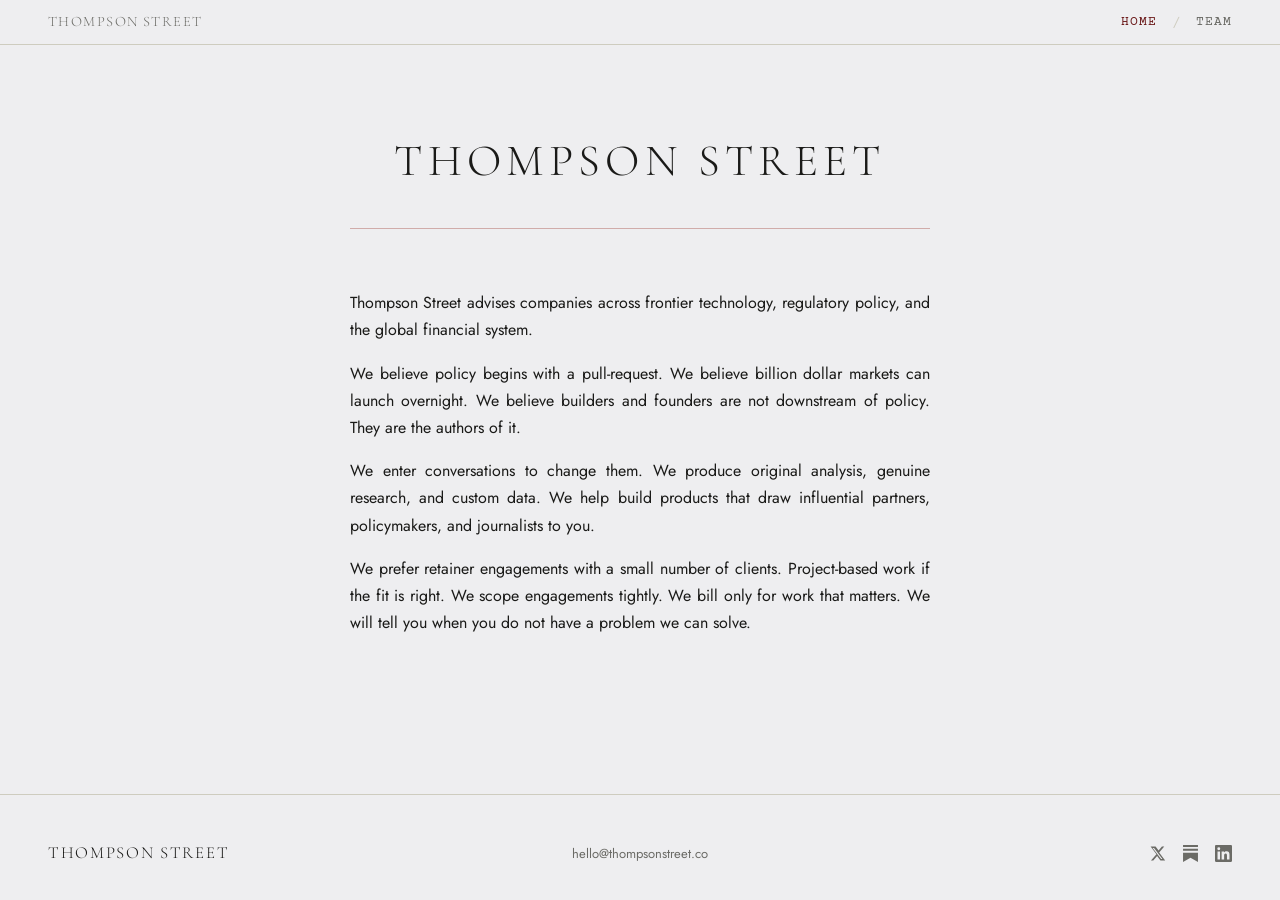
==== index.html @ 3a23683e "Initial commit: Thompson Street website Static site (HTML/CSS/JS) deployed to Vercel.  Pages: - inde" ====
<!DOCTYPE html>
<html lang="en">
<head>
  <meta charset="UTF-8">
  <meta name="viewport" content="width=device-width, initial-scale=1.0">
  <title>Thompson Street</title>
  <meta name="description" content="Thompson Street is a specialist advisory firm for frontier technology companies navigating policy, regulation, and traditional finance.">
  <link rel="preconnect" href="https://fonts.googleapis.com">
  <link rel="preconnect" href="https://fonts.gstatic.com" crossorigin>
  <link href="https://fonts.googleapis.com/css2?family=Jost:ital,wght@0,300;0,400;0,500;0,600;1,400&family=Cormorant+Garamond:ital,wght@0,300;0,400;0,600;1,300;1,400&family=Courier+Prime:ital,wght@0,400;0,700;1,400&display=swap" rel="stylesheet">
  <link rel="stylesheet" href="styles/main.css">
</head>
<body>

  <div class="bg-watermark" aria-hidden="true"></div>

  <nav class="site-nav" role="navigation" aria-label="Main navigation">
    <div class="grid-container">
      <div class="nav-inner">
        <span class="nav-wordmark">Thompson Street</span>
        <div class="nav-links">
          <a href="index.html"    class="nav-link active">Home</a>
          <span class="nav-sep" aria-hidden="true">/</span>
          <a href="team.html"     class="nav-link">Team</a>
          <!-- HIDDEN: Writings link — not ready for public viewing
          <span class="nav-sep" aria-hidden="true">/</span>
          <a href="writings.html" class="nav-link">Writings</a>
          -->

        </div>
      </div>
    </div>
  </nav>

  <header class="site-header">
    <div class="grid-container">
      <div class="header-inner">
        <div class="header-mark" aria-hidden="true"></div>
        <h1 class="firm-name">Thompson Street</h1>
      </div>
    </div>
  </header>

  <div class="grid-container" role="presentation">
    <div class="section-rule section-rule--full" aria-hidden="true"></div>
  </div>

  <section class="section" id="who-we-are">
    <div class="grid-container">
      <div class="section-label">
        <span class="label-text">Who we are</span>
      </div>
      <div class="section-body">
        <p>Thompson Street advises companies across frontier technology, regulatory policy, and the global financial system.</p>
        <p>We believe policy begins with a pull-request. We believe billion dollar markets can launch overnight. We believe builders and founders are not downstream of policy. They are the authors of it.</p>
        <p>We enter conversations to change them. We produce original analysis, genuine research, and custom data. We help build products that draw influential partners, policymakers, and journalists to you.</p>
        <p>We prefer retainer engagements with a small number of clients. Project-based work if the fit is right. We scope engagements tightly. We bill only for work that matters. We will tell you when you do not have a problem we can solve.</p>
      </div>
    </div>
  </section>

  <!-- HIDDEN: Selected work section — keep in source, not ready for public viewing
  <div class="grid-container" role="presentation">
    <div class="section-rule" aria-hidden="true"></div>
  </div>

  <section class="section" id="selected-work">
    <div class="grid-container">
      <div class="section-label">
        <span class="label-text">Selected work</span>
      </div>
      <div class="section-body">
        <ul class="work-list">
          <li class="work-item">
            <span class="work-title">Federal Reserve Account Access Policy</span>
            <span class="work-desc">Advised several fintech and payments companies on FRB master account applications and engagement strategy with the Board of Governors.</span>
          </li>
          <li class="work-item">
            <span class="work-title">Stablecoin Regulatory Framework</span>
            <span class="work-desc">Drafted comment letters and policy positioning for a major stablecoin network in response to proposed federal legislation.</span>
          </li>
          <li class="work-item">
            <span class="work-title">Crypto Market Structure Orientation</span>
            <span class="work-desc">Produced a comprehensive orientation series for a traditional asset manager entering the digital assets space — covering infrastructure, key firms, and regulatory exposure.</span>
          </li>
          <li class="work-item">
            <span class="work-title">Securities Market Structure Research</span>
            <span class="work-desc">Ongoing research and advisory work for a quantitative trading firm on evolving equity and crypto market microstructure issues.</span>
          </li>
        </ul>
      </div>
    </div>
  </section>
  -->


  <footer class="site-footer">
    <div class="grid-container footer-main-row">
      <div class="footer-identity">
        <span class="footer-name">Thompson Street</span>
      </div>
      <div class="footer-contact">
        <a href="mailto:hello@thompsonstreet.co" class="footer-email">hello@thompsonstreet.co</a>
      </div>
      <div class="footer-social">
        <a href="https://x.com/thompsonstreetco" target="_blank" rel="noopener noreferrer"
           class="social-link" aria-label="Thompson Street on X">
          <svg width="17" height="17" viewBox="0 0 24 24" aria-hidden="true">
            <path d="M18.244 2.25h3.308l-7.227 8.26 8.502 11.24H16.17l-4.714-6.231-5.401 6.231H2.744l7.737-8.835L2.25 2.25h7.02l4.262 5.636 4.712-5.636zm-1.161 17.52h1.833L7.084 4.126H5.117z"
                  fill="currentColor"/>
          </svg>
        </a>
        <a href="https://thompsonstreet.substack.com" target="_blank" rel="noopener noreferrer"
           class="social-link" aria-label="Thompson Street on Substack">
          <svg width="17" height="17" viewBox="0 0 24 24" aria-hidden="true">
            <path d="M22.539 8.242H1.46V5.406h21.08v2.836zM1.46 10.812V24L12 18.11 22.54 24V10.812H1.46zM22.54 0H1.46v2.836h21.08V0z"
                  fill="currentColor"/>
          </svg>
        </a>
        <a href="https://linkedin.com/company/thompsonstreetco" target="_blank" rel="noopener noreferrer"
           class="social-link" aria-label="Thompson Street on LinkedIn">
          <svg width="17" height="17" viewBox="0 0 24 24" aria-hidden="true">
            <path d="M20.447 20.452h-3.554v-5.569c0-1.328-.027-3.037-1.852-3.037-1.853 0-2.136 1.445-2.136 2.939v5.667H9.351V9h3.414v1.561h.046c.477-.9 1.637-1.85 3.37-1.85 3.601 0 4.267 2.37 4.267 5.455v6.286zM5.337 7.433a2.062 2.062 0 01-2.063-2.065 2.064 2.064 0 112.063 2.065zm1.782 13.019H3.555V9h3.564v11.452zM22.225 0H1.771C.792 0 0 .774 0 1.729v20.542C0 23.227.792 24 1.771 24h20.451C23.2 24 24 23.227 24 22.271V1.729C24 .774 23.2 0 22.222 0h.003z"
                  fill="currentColor"/>
          </svg>
        </a>
      </div>
    </div>
  </footer>

  <script src="scripts/main.js"></script>
</body>
</html>
---- styles/main.css ----
:root {
  /* ── Colors ── */
  --color-bg:            #EEEEF0;
  --color-ink:           #1A1A18;
  --color-oxblood:       #6B1A1A;
  --color-ink-muted:     #6B6B66;
  --color-ink-faint:     #CECCBF;
  --color-card-bg:       #FAF9F7;
  --color-oxblood-muted: #C4918E;
  /* ── Fonts ── */
  --font-serif: 'Cormorant Garamond', Georgia, serif;
  --font-sans:  'Jost', Helvetica, sans-serif;
  --font-mono:  'Courier Prime', 'Courier New', monospace;
  /* ── Type scale ── */
  --text-firm:   2.8rem;
  --text-h1:     2rem;
  --text-h2:     1.25rem;
  --text-body:   1rem;
  --text-small:  0.8125rem;
  --text-mono:   0.875rem;
  --text-nav:    0.8125rem;
  /* ── Spacing: 8px base unit — tightened ── */
  --sp-1:   4px;
  --sp-2:  10px;
  --sp-3:  16px;
  --sp-4:  24px;
  --sp-5:  32px;
  --sp-6:  44px;
  --sp-7:  60px;
  --sp-8:  80px;
  /* ── Grid ── */
  --grid-gutter:    24px;
  --grid-margin:    48px;
  --grid-margin-sm: 20px;
  --max-width:    1280px;
}

/* ── Reset & Base ── */
*, *::before, *::after {
  box-sizing: border-box;
  margin: 0;
  padding: 0;
}
html {
  font-size: 16px;
  scroll-behavior: smooth;
}
body {
  background-color: var(--color-bg);
  color: var(--color-ink);
  font-family: var(--font-sans);
  font-size: var(--text-body);
  line-height: 1.7;
  -webkit-font-smoothing: antialiased;
  -moz-osx-font-smoothing: grayscale;
  min-height: 100vh;
  overflow-x: hidden;
  display: flex;
  flex-direction: column;
}
.site-footer {
  margin-top: auto;
}
a {
  color: var(--color-ink);
  text-decoration: none;
  transition: color 0.18s ease;
}
a:hover { color: var(--color-oxblood); }
img, svg { display: block; max-width: 100%; }
ul, ol   { list-style: none; }

/* ── Grid Container ── */
.grid-container {
  display: grid;
  grid-template-columns: repeat(12, 1fr);
  column-gap: var(--grid-gutter);
  max-width: var(--max-width);
  margin-inline: auto;
  padding-inline: var(--grid-margin);
  width: 100%;
}
@media (max-width: 768px) {
  .grid-container {
    grid-template-columns: repeat(8, 1fr);
  }
}
@media (max-width: 640px) {
  .grid-container {
    grid-template-columns: repeat(4, 1fr);
    column-gap: 16px;
    padding-inline: var(--grid-margin-sm);
  }
}

/* ── Background Watermark ── */
.bg-watermark {
  position: fixed;
  top: 50%;
  left: 50%;
  transform: translate(-50%, -50%);
  opacity: 0;
  pointer-events: none;
  z-index: 0;
  width: 400px;
}
.bg-watermark svg {
  width: 100%;
  height: auto;
}

/* ── Navigation ── */
.site-nav {
  position: sticky;
  top: 0;
  z-index: 100;
  background-color: var(--color-bg);
  border-bottom: 1px solid var(--color-ink-faint);
  padding-block: var(--sp-2);
}
.nav-inner {
  grid-column: 1 / -1;
  display: flex;
  align-items: center;
  justify-content: space-between;
}
.nav-wordmark {
  font-family: var(--font-serif);
  font-size: 0.9rem;
  font-weight: 300;
  color: var(--color-ink-muted);
  letter-spacing: 0.1em;
  text-transform: uppercase;
}
.nav-links {
  display: flex;
  align-items: center;
  gap: var(--sp-3);
}
.nav-link {
  font-family: var(--font-mono);
  font-size: var(--text-nav);
  font-weight: 400;
  text-transform: uppercase;
  letter-spacing: 0.08em;
  color: var(--color-ink-muted);
  text-decoration: none;
  transition: color 0.18s ease;
}
.nav-link:hover  { color: var(--color-ink); }
.nav-link.active { color: var(--color-oxblood); }
.nav-sep {
  font-family: var(--font-sans);
  font-size: var(--text-nav);
  color: var(--color-ink-faint);
  user-select: none;
}

/* ── Site Header ── */
.site-header {
  padding-block: var(--sp-8) var(--sp-6);
  text-align: center;
  position: relative;
  z-index: 1;
}
.header-inner {
  grid-column: 4 / 10;
  display: flex;
  flex-direction: column;
  align-items: center;
  gap: var(--sp-2);
}
.header-mark {
  margin-bottom: var(--sp-1);
  opacity: 0;
}
.firm-name {
  font-family: var(--font-serif);
  font-size: var(--text-firm);
  font-weight: 300;
  color: var(--color-ink);
  letter-spacing: 0.12em;
  line-height: 1.0;
  margin: 0;
  text-transform: uppercase;
}
.firm-tagline {
  font-family: var(--font-mono);
  font-size: 0.75rem;
  color: var(--color-ink-muted);
  letter-spacing: 0.04em;
  line-height: 1.6;
  margin: 0;
}
@media (max-width: 768px) {
  .header-inner { grid-column: 2 / 8; }
  .site-header  { padding-block: var(--sp-7) var(--sp-5); }
}
@media (max-width: 640px) {
  .header-inner { grid-column: 1 / -1; }
  .site-header  { padding-block: var(--sp-6) var(--sp-5); }
}

/* ── Section Rule ── */
.section-rule {
  grid-column: 4 / 10;
  border: none;
  width: 40px;
  height: 1px;
  background-color: var(--color-oxblood-muted);
  opacity: 0.7;
  margin: 0;
  justify-self: center;
}
.section-rule--full {
  grid-column: 4 / 10;
  width: 100%;
  justify-self: stretch;
}
@media (max-width: 768px) {
  .section-rule {
    grid-column: 1 / -1;
    justify-self: center;
  }
  .section-rule--full {
    grid-column: 1 / -1;
    justify-self: stretch;
  }
}

/* ── Section Shell ── */
.section {
  padding-block: var(--sp-7);
  position: relative;
  z-index: 1;
}
.section-label {
  display: none;
}
.section-body {
  grid-column: 4 / 10;
}
@media (max-width: 768px) {
  .section-body { grid-column: 1 / -1; }
}
.label-text {
  font-family: var(--font-mono);
  font-size: var(--text-small);
  color: var(--color-ink-muted);
  text-transform: lowercase;
  letter-spacing: 0.06em;
  display: block;
}
.label-annotation {
  font-family: var(--font-mono);
  font-size: var(--text-small);
  font-style: italic;
  color: var(--color-oxblood);
  letter-spacing: 0.03em;
  display: block;
  line-height: 1.4;
}
.section-body p {
  font-family: var(--font-sans);
  font-size: var(--text-body);
  line-height: 1.7;
  color: var(--color-ink);
  margin-bottom: var(--sp-3);
  text-align: justify;
}
.section-body p:last-child { margin-bottom: 0; }
.section-body p:first-of-type {
  border-left: none;
  padding-left: 0;
}

/* ── Team Grid ── */
.team-grid {
  display: grid;
  grid-template-columns: repeat(3, 1fr);
  gap: var(--sp-4);
  margin-top: var(--sp-5);
}
@media (max-width: 768px) {
  .team-grid { grid-template-columns: repeat(3, 1fr); }
}
@media (max-width: 640px) {
  .team-grid {
    grid-template-columns: repeat(2, 1fr);
    gap: var(--sp-4) var(--sp-3);
  }
  .team-card {
    flex-direction: row;
    align-items: center;
    gap: var(--sp-3);
    padding: 0;
  }
  .team-card-photo {
    margin-bottom: 0;
    flex-shrink: 0;
  }
}
.team-card {
  display: flex;
  flex-direction: column;
  align-items: center;
  text-align: center;
  gap: var(--sp-1);
  padding: 0;
}
.team-card-photo {
  width: 48px;
  height: 48px;
  border-radius: 50%;
  object-fit: cover;
  margin-bottom: var(--sp-2);
}
.team-name {
  font-family: var(--font-sans);
  font-size: var(--text-body);
  font-weight: 500;
  color: var(--color-ink);
  letter-spacing: 0.01em;
}
.team-role {
  font-family: var(--font-mono);
  font-size: 0.75rem;
  color: var(--color-oxblood);
  letter-spacing: 0.06em;
  text-transform: lowercase;
}
.team-card-bio {
  font-family: var(--font-sans);
  font-size: var(--text-small);
  color: var(--color-ink-muted);
  line-height: 1.6;
  margin-top: var(--sp-2);
}
.team-bio {
  font-family: var(--font-sans);
  font-size: var(--text-body);
  line-height: 1.7;
  color: var(--color-ink);
  margin: 0;
  margin-top: var(--sp-4);
}

/* ── Section label hover ── */
.label-text,
.label-annotation {
  transition: color 0.3s ease;
}
.section-label:hover .label-text,
.section-label:hover .label-annotation {
  color: var(--color-ink);
}


/* ── Work List ── */
.work-item {
  padding-block: var(--sp-3);
  display: flex;
  flex-direction: column;
  gap: var(--sp-1);
}
.work-title {
  font-family: var(--font-sans);
  font-size: var(--text-body);
  font-weight: 600;
  color: var(--color-ink);
}
.work-desc {
  font-family: var(--font-sans);
  font-size: var(--text-small);
  color: var(--color-ink-muted);
  line-height: 1.6;
}

/* ── Footer ── */
.site-footer {
  border-top: 1px solid var(--color-ink-faint);
  padding-top: var(--sp-6);
  padding-bottom: var(--sp-5);
  position: relative;
  z-index: 1;
}
.footer-main-row { align-items: center; }
.footer-identity {
  grid-column: 1 / 5;
  display: flex;
  flex-direction: column;
  gap: var(--sp-1);
}
.footer-name {
  font-family: var(--font-serif);
  font-size: 1.05rem;
  font-weight: 300;
  color: var(--color-ink);
  letter-spacing: 0.1em;
  text-transform: uppercase;
}
.footer-contact {
  grid-column: 5 / 9;
  display: flex;
  flex-direction: column;
  gap: var(--sp-1);
  align-items: center;
  text-align: center;
}
.footer-email {
  font-family: var(--font-sans);
  font-size: var(--text-small);
  color: var(--color-ink-muted);
  transition: color 0.18s ease;
}
.footer-email:hover { color: var(--color-oxblood); }
.footer-location {
  font-family: var(--font-mono);
  font-size: 0.75rem;
  color: var(--color-ink-muted);
  letter-spacing: 0.04em;
}
.footer-social {
  grid-column: 9 / 13;
  display: flex;
  align-items: flex-start;
  justify-content: flex-end;
  gap: var(--sp-3);
}
.social-link {
  color: var(--color-ink-muted);
  display: flex;
  align-items: center;
  line-height: 1;
  transition: color 0.18s ease;
}
.social-link:hover { color: var(--color-oxblood); }
.footer-bottom-row {
  margin-top: var(--sp-5);
  padding-top: var(--sp-3);
  border-top: 1px solid var(--color-ink-faint);
}
.footer-bottom {
  grid-column: 1 / -1;
  display: flex;
  align-items: center;
  justify-content: space-between;
}
.footer-copy {
  font-family: var(--font-mono);
  font-size: 0.75rem;
  color: var(--color-ink-muted);
  letter-spacing: 0.04em;
}
.footer-nav-links {
  display: flex;
  align-items: center;
  gap: var(--sp-2);
}
.footer-nav-link {
  font-family: var(--font-sans);
  font-size: var(--text-nav);
  font-weight: 500;
  text-transform: uppercase;
  letter-spacing: 0.12em;
  color: var(--color-ink-muted);
  transition: color 0.18s ease;
}
.footer-nav-link:hover { color: var(--color-oxblood); }
.footer-sep {
  font-family: var(--font-mono);
  font-size: 0.75rem;
  color: var(--color-ink-faint);
}
@media (max-width: 768px) {
  .footer-identity,
  .footer-contact  { grid-column: 1 / 5; }
  .footer-social   { grid-column: 5 / -1; justify-content: flex-end; }
}
@media (max-width: 640px) {
  .footer-identity { grid-column: 1 / -1; margin-bottom: var(--sp-4); align-items: flex-start; text-align: left; }
  .footer-contact  { grid-column: 1 / -1; margin-bottom: var(--sp-4); align-items: flex-start; text-align: left; }
  .footer-social   { grid-column: 1 / -1; justify-content: flex-start; }
}

/* ── Writings Header ── */
.writings-header {
  padding-block: var(--sp-7) var(--sp-5);
  border-bottom: 1px solid var(--color-ink-faint);
  position: relative;
  z-index: 1;
}
.writings-header-inner {
  grid-column: 1 / -1;
  display: flex;
  flex-direction: column;
  gap: var(--sp-2);
}
.writings-title {
  font-family: var(--font-serif);
  font-size: var(--text-h1);
  font-weight: 400;
  color: var(--color-ink);
  letter-spacing: 0.01em;
  line-height: 1.15;
}
.writings-subtitle {
  font-family: var(--font-mono);
  font-size: var(--text-mono);
  color: var(--color-ink-muted);
  letter-spacing: 0.04em;
}

/* ── Filter Bar ── */
.writings-filters-bar {
  padding-block: var(--sp-3);
  border-bottom: 1px solid var(--color-ink-faint);
  position: relative;
  z-index: 1;
}
.filters-inner {
  grid-column: 1 / -1;
  display: flex;
  align-items: center;
  gap: var(--sp-2);
  flex-wrap: wrap;
}
.filter-btn {
  font-family: var(--font-mono);
  font-size: var(--text-mono);
  color: var(--color-ink-muted);
  background: transparent;
  border: 1px solid var(--color-ink-faint);
  padding: 5px 16px;
  cursor: pointer;
  letter-spacing: 0.05em;
  border-radius: 2px;
  line-height: 1.5;
  transition: color 0.15s ease, border-color 0.15s ease, background-color 0.15s ease;
}
.filter-btn:hover {
  border-color: var(--color-ink-muted);
  color: var(--color-ink);
}
.filter-btn.active {
  background-color: var(--color-ink);
  color: var(--color-bg);
  border-color: var(--color-ink);
}

/* ── Writings Grid ── */
.writings-grid-section {
  padding-block: var(--sp-6) var(--sp-8);
  position: relative;
  z-index: 1;
}
.writings-grid {
  grid-column: 1 / -1;
  display: grid;
  grid-template-columns: repeat(3, 1fr);
  gap: var(--sp-4);
}
@media (max-width: 1024px) {
  .writings-grid { grid-template-columns: repeat(2, 1fr); }
}
@media (max-width: 640px) {
  .writings-grid {
    grid-template-columns: 1fr;
    gap: var(--sp-3);
  }
  .writings-grid-section { padding-block: var(--sp-5) var(--sp-7); }
}
.writing-card {
  background-color: var(--color-card-bg);
  border: 1px solid var(--color-ink-faint);
  padding: var(--sp-4);
  display: flex;
  flex-direction: column;
  gap: var(--sp-2);
  transition: border-color 0.18s ease;
}
.writing-card:hover { border-color: var(--color-ink-muted); }
.card-meta {
  display: flex;
  align-items: center;
  justify-content: space-between;
}
.card-tag {
  font-family: var(--font-mono);
  font-size: 0.75rem;
  color: var(--color-oxblood);
  text-transform: uppercase;
  letter-spacing: 0.1em;
}
.card-date {
  font-family: var(--font-mono);
  font-size: 0.75rem;
  color: var(--color-ink-muted);
  letter-spacing: 0.04em;
}
.card-title {
  font-family: var(--font-serif);
  font-size: 1.2rem;
  font-weight: 400;
  color: var(--color-ink);
  line-height: 1.3;
  flex-grow: 1;
}
.card-excerpt {
  font-family: var(--font-sans);
  font-size: var(--text-small);
  color: var(--color-ink-muted);
  line-height: 1.6;
  flex-grow: 2;
}
.card-read-link {
  font-family: var(--font-sans);
  font-size: var(--text-small);
  font-weight: 500;
  color: var(--color-ink);
  text-transform: uppercase;
  letter-spacing: 0.1em;
  margin-top: var(--sp-2);
  align-self: flex-start;
  transition: color 0.18s ease;
}
.card-read-link:hover { color: var(--color-oxblood); }

/* ── TEAM PAGE ── */

.team-main {
  position: relative;
  z-index: 1;
  padding-bottom: var(--sp-6);
}

.team-rule {
  grid-column: 4 / 10;
  width: 40px;
  height: 1px;
  background-color: var(--color-oxblood);
  opacity: 0.6;
  justify-self: center;
  margin: 0;
}

@media (max-width: 1024px) {
  .team-rule { grid-column: 1 / -1; }
}

.team-member {
  padding-block: var(--sp-6);
  position: relative;
  z-index: 1;
}

/* Bio column: same column as homepage body text */
.team-member-bio {
  grid-column: 4 / 10;
}

/* Clearfix so container wraps the float */
.team-member-bio::after {
  content: '';
  display: table;
  clear: both;
}

/* Photo floats left inside the bio column */
.team-member-photo {
  float: left;
  width: 200px;
  height: 200px;
  object-fit: cover;
  object-position: center top;
  margin-right: var(--sp-4);
  margin-bottom: var(--sp-3);
  display: block;
  flex-shrink: 0;
}

/* Name and title sit to the right of the photo */
.team-member-identity {
  display: flex;
  flex-direction: column;
  gap: var(--sp-1);
  padding-top: 4px;
  margin-bottom: var(--sp-3);
}

.team-member-name {
  font-family: var(--font-serif);
  font-size: var(--text-h2);
  font-weight: 400;
  color: var(--color-ink);
  letter-spacing: 0.01em;
  line-height: 1.15;
  margin: 0;
}

.team-member-role {
  font-family: var(--font-mono);
  font-size: 0.75rem;
  color: var(--color-oxblood);
  letter-spacing: 0.06em;
  text-transform: lowercase;
}

.team-member-bio p {
  font-family: var(--font-sans);
  font-size: var(--text-body);
  line-height: 1.7;
  color: var(--color-ink);
  margin-bottom: var(--sp-3);
  text-align: justify;
}

.team-member-bio p:last-child {
  margin-bottom: 0;
}

@media (max-width: 1024px) {
  .team-member-bio { grid-column: 1 / -1; }

  .team-member-photo {
    width: 160px;
    height: 160px;
    margin-right: var(--sp-3);
  }
}

@media (max-width: 640px) {
  .team-member { padding-block: var(--sp-5); }

  .team-member-photo {
    width: 120px;
    height: 120px;
    margin-right: var(--sp-3);
    margin-bottom: var(--sp-3);
  }
}
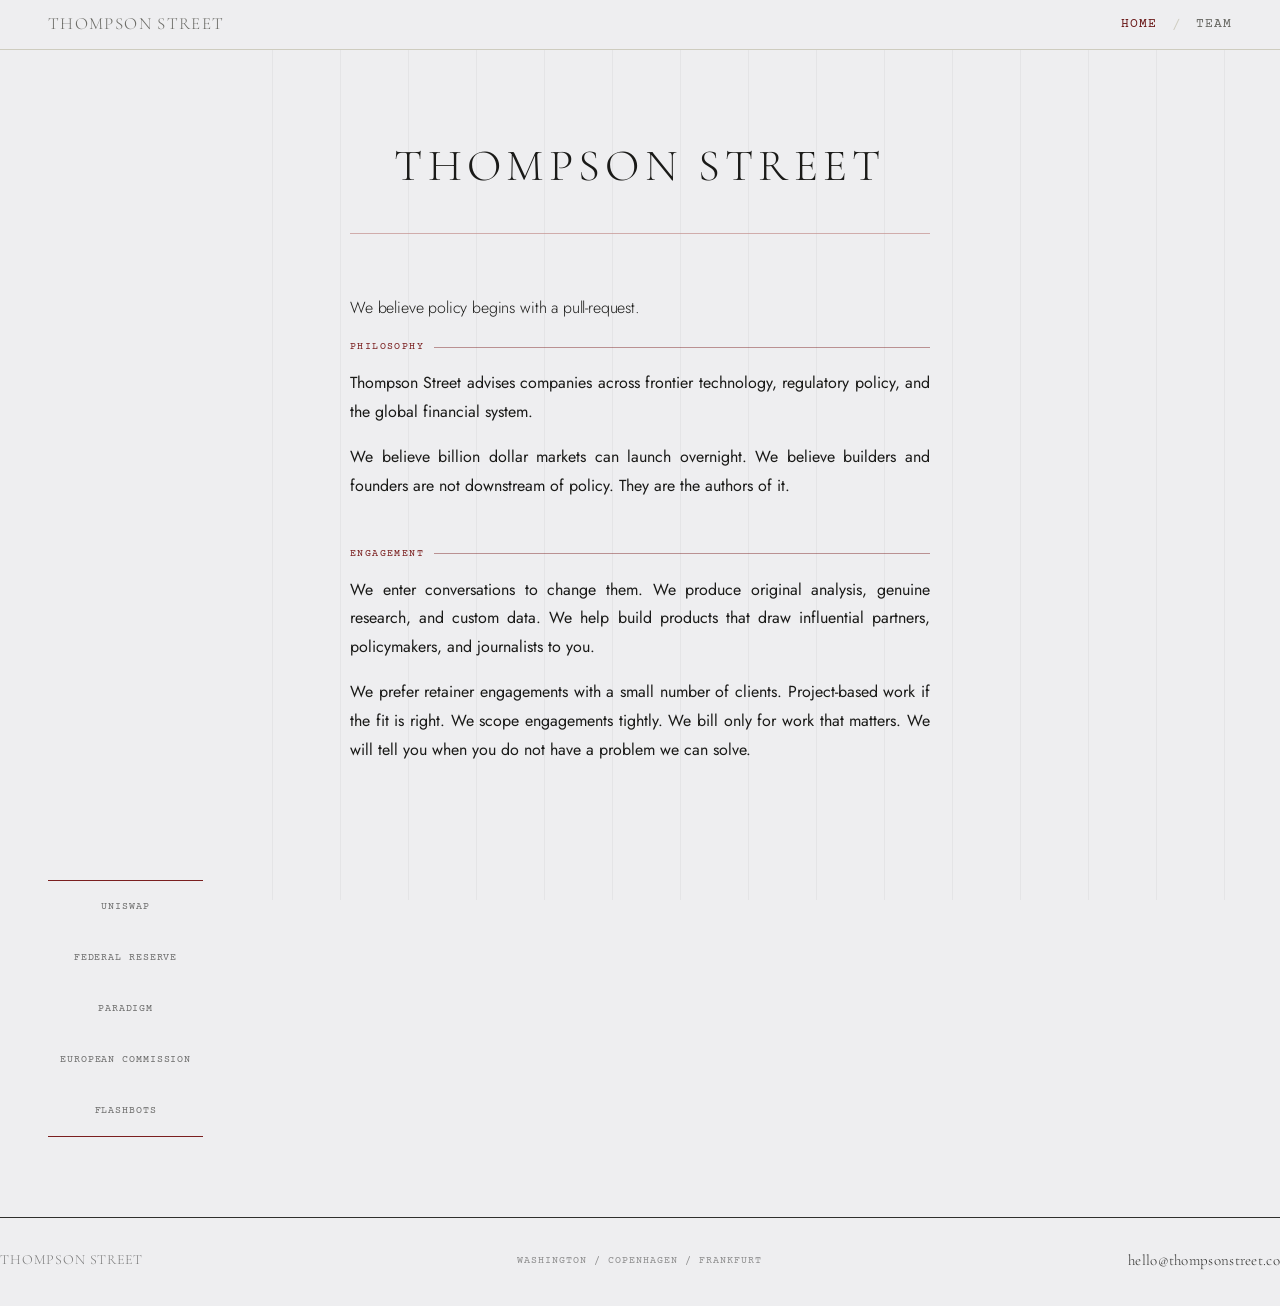
==== commit b3b4ce66: "Restructure home: display statement, zone labels, credentials strip, new footer - Replace JS brush-s" ====
--- a/index.html
+++ b/index.html
@@ -47,17 +47,33 @@
 
   <section class="section" id="who-we-are">
     <div class="grid-container">
-      <div class="section-label">
-        <span class="label-text">Who we are</span>
-      </div>
       <div class="section-body">
+        <p class="display-statement">We believe policy begins with a pull-request.</p>
+
+        <span class="zone-label">Philosophy</span>
+
         <p>Thompson Street advises companies across frontier technology, regulatory policy, and the global financial system.</p>
-        <p>We believe policy begins with a pull-request. We believe billion dollar markets can launch overnight. We believe builders and founders are not downstream of policy. They are the authors of it.</p>
+        <p>We believe billion dollar markets can launch overnight. We believe builders and founders are not downstream of policy. They are the authors of it.</p>
+
+        <div class="zone-gap"></div>
+
+        <span class="zone-label">Engagement</span>
+
         <p>We enter conversations to change them. We produce original analysis, genuine research, and custom data. We help build products that draw influential partners, policymakers, and journalists to you.</p>
         <p>We prefer retainer engagements with a small number of clients. Project-based work if the fit is right. We scope engagements tightly. We bill only for work that matters. We will tell you when you do not have a problem we can solve.</p>
       </div>
     </div>
   </section>
+
+  <div class="grid-container">
+    <div class="credentials-strip" aria-label="Selected institutional backgrounds">
+      <span class="cred-item">Uniswap</span>
+      <span class="cred-item">Federal Reserve</span>
+      <span class="cred-item">Paradigm</span>
+      <span class="cred-item">European Commission</span>
+      <span class="cred-item">Flashbots</span>
+    </div>
+  </div>
 
   <!-- HIDDEN: Selected work section — keep in source, not ready for public viewing
   <div class="grid-container" role="presentation">
@@ -94,40 +110,27 @@
   -->
 
 
+  <div class="pre-footer-space"></div>
+
   <footer class="site-footer">
     <div class="grid-container footer-main-row">
       <div class="footer-identity">
         <span class="footer-name">Thompson Street</span>
       </div>
-      <div class="footer-contact">
+      <span class="footer-cities">Washington / Copenhagen / Frankfurt</span>
+      <div class="footer-email-wrap">
         <a href="mailto:hello@thompsonstreet.co" class="footer-email">hello@thompsonstreet.co</a>
-      </div>
-      <div class="footer-social">
-        <a href="https://x.com/thompsonstreetco" target="_blank" rel="noopener noreferrer"
-           class="social-link" aria-label="Thompson Street on X">
-          <svg width="17" height="17" viewBox="0 0 24 24" aria-hidden="true">
-            <path d="M18.244 2.25h3.308l-7.227 8.26 8.502 11.24H16.17l-4.714-6.231-5.401 6.231H2.744l7.737-8.835L2.25 2.25h7.02l4.262 5.636 4.712-5.636zm-1.161 17.52h1.833L7.084 4.126H5.117z"
-                  fill="currentColor"/>
-          </svg>
-        </a>
-        <a href="https://thompsonstreet.substack.com" target="_blank" rel="noopener noreferrer"
-           class="social-link" aria-label="Thompson Street on Substack">
-          <svg width="17" height="17" viewBox="0 0 24 24" aria-hidden="true">
-            <path d="M22.539 8.242H1.46V5.406h21.08v2.836zM1.46 10.812V24L12 18.11 22.54 24V10.812H1.46zM22.54 0H1.46v2.836h21.08V0z"
-                  fill="currentColor"/>
-          </svg>
-        </a>
-        <a href="https://linkedin.com/company/thompsonstreetco" target="_blank" rel="noopener noreferrer"
-           class="social-link" aria-label="Thompson Street on LinkedIn">
-          <svg width="17" height="17" viewBox="0 0 24 24" aria-hidden="true">
-            <path d="M20.447 20.452h-3.554v-5.569c0-1.328-.027-3.037-1.852-3.037-1.853 0-2.136 1.445-2.136 2.939v5.667H9.351V9h3.414v1.561h.046c.477-.9 1.637-1.85 3.37-1.85 3.601 0 4.267 2.37 4.267 5.455v6.286zM5.337 7.433a2.062 2.062 0 01-2.063-2.065 2.064 2.064 0 112.063 2.065zm1.782 13.019H3.555V9h3.564v11.452zM22.225 0H1.771C.792 0 0 .774 0 1.729v20.542C0 23.227.792 24 1.771 24h20.451C23.2 24 24 23.227 24 22.271V1.729C24 .774 23.2 0 22.222 0h.003z"
-                  fill="currentColor"/>
-          </svg>
-        </a>
       </div>
     </div>
   </footer>
 
+  <img
+    src="assets/pine-michaux.jpg"
+    alt=""
+    class="pine-photo"
+    aria-hidden="true"
+  >
+
   <script src="scripts/main.js"></script>
 </body>
 </html>
--- a/styles/main.css
+++ b/styles/main.css
@@ -33,6 +33,8 @@
   --grid-margin:    48px;
   --grid-margin-sm: 20px;
   --max-width:    1280px;
+  /* ── Pine / accent ── */
+  --oxblood:      #7A1F1F;
 }
 
 /* ── Reset & Base ── */
@@ -57,6 +59,7 @@
   overflow-x: hidden;
   display: flex;
   flex-direction: column;
+  position: relative;
 }
 .site-footer {
   margin-top: auto;
@@ -96,17 +99,28 @@
 /* ── Background Watermark ── */
 .bg-watermark {
   position: fixed;
-  top: 50%;
-  left: 50%;
-  transform: translate(-50%, -50%);
-  opacity: 0;
+  inset: 0;
   pointer-events: none;
   z-index: 0;
-  width: 400px;
-}
-.bg-watermark svg {
-  width: 100%;
-  height: auto;
+  background-image: repeating-linear-gradient(
+    90deg,
+    rgba(0, 0, 0, 0.04) 0px,
+    rgba(0, 0, 0, 0.04) 0.5px,
+    transparent 0.5px,
+    transparent 68px
+  );
+}
+
+@media (prefers-color-scheme: dark) {
+  .bg-watermark {
+    background-image: repeating-linear-gradient(
+      90deg,
+      rgba(255, 255, 255, 0.04) 0px,
+      rgba(255, 255, 255, 0.04) 0.5px,
+      transparent 0.5px,
+      transparent 68px
+    );
+  }
 }
 
 /* ── Navigation ── */
@@ -125,11 +139,11 @@
   justify-content: space-between;
 }
 .nav-wordmark {
-  font-family: var(--font-serif);
-  font-size: 0.9rem;
+  font-family: 'Cormorant Garamond', serif;
+  font-size: 17px;
   font-weight: 300;
   color: var(--color-ink-muted);
-  letter-spacing: 0.1em;
+  letter-spacing: 0.08em;
   text-transform: uppercase;
 }
 .nav-links {
@@ -175,7 +189,7 @@
   opacity: 0;
 }
 .firm-name {
-  font-family: var(--font-serif);
+  font-family: 'Cormorant Garamond', serif;
   font-size: var(--text-firm);
   font-weight: 300;
   color: var(--color-ink);
@@ -378,109 +392,211 @@
 
 /* ── Footer ── */
 .site-footer {
-  border-top: 1px solid var(--color-ink-faint);
-  padding-top: var(--sp-6);
-  padding-bottom: var(--sp-5);
   position: relative;
-  z-index: 1;
-}
-.footer-main-row { align-items: center; }
+  z-index: 2;
+  margin-top: auto;
+}
+.footer-main-row {
+  display: grid;
+  grid-template-columns: 1fr 1fr 1fr;
+  align-items: center;
+  gap: 24px;
+  padding: 28px 0 32px;
+  border-top: 0.5px solid currentColor;
+  opacity: 0.9;
+}
 .footer-identity {
-  grid-column: 1 / 5;
   display: flex;
   flex-direction: column;
-  gap: var(--sp-1);
+  gap: 3px;
+  justify-self: start;
 }
 .footer-name {
-  font-family: var(--font-serif);
-  font-size: 1.05rem;
+  font-family: 'Cormorant Garamond', serif;
   font-weight: 300;
-  color: var(--color-ink);
+  font-size: 14px;
+  letter-spacing: 0.06em;
+  opacity: 0.6;
+  text-transform: uppercase;
+}
+.footer-cities {
+  font-family: 'Courier Prime', monospace;
+  font-size: 10px;
   letter-spacing: 0.1em;
   text-transform: uppercase;
-}
-.footer-contact {
-  grid-column: 5 / 9;
-  display: flex;
-  flex-direction: column;
-  gap: var(--sp-1);
+  opacity: 0.5;
+  justify-self: center;
+  text-align: center;
+}
+.footer-email-wrap {
+  justify-self: end;
+  text-align: right;
+}
+.footer-email {
+  font-family: 'Cormorant Garamond', serif;
+  font-size: 15px;
+  font-weight: 300;
+  letter-spacing: 0.02em;
+  color: inherit;
+  text-decoration: none;
+  border-bottom: 0.5px solid transparent;
+  transition: border-color 0.2s;
+}
+.footer-email:hover {
+  border-bottom-color: currentColor;
+}
+
+/* ── Home page content blocks ── */
+#who-we-are .section-label { display: none; }
+#who-we-are .section { display: block; }
+#who-we-are .section-body {
+  width: 100%;
+  max-width: 680px;
+}
+.section-body p {
+  font-size: 16px;
+  line-height: 1.8;
+}
+.display-statement {
+  font-family: 'Cormorant Garamond', serif;
+  font-size: clamp(22px, 3.5vw, 30px);
+  font-weight: 300;
+  font-style: normal;
+  line-height: 1.3;
+  letter-spacing: -0.01em;
+  margin-bottom: 32px;
+}
+.zone-label {
+  display: flex;
   align-items: center;
+  gap: 10px;
+  font-family: 'Courier Prime', monospace;
+  font-size: 10px;
+  letter-spacing: 0.14em;
+  text-transform: uppercase;
+  color: var(--oxblood);
+  margin-bottom: 14px;
+}
+.zone-label::after {
+  content: '';
+  display: block;
+  flex: 1;
+  height: 0.5px;
+  background: var(--oxblood);
+  opacity: 0.45;
+}
+.zone-gap { height: 28px; }
+
+/* ── Credentials strip ── */
+.credentials-strip {
+  display: flex;
+  flex-wrap: wrap;
+  border-top: 0.5px solid var(--oxblood);
+  border-bottom: 0.5px solid var(--oxblood);
+  margin-top: 56px;
+}
+.cred-item {
+  flex: 1 1 auto;
   text-align: center;
-}
-.footer-email {
-  font-family: var(--font-sans);
-  font-size: var(--text-small);
-  color: var(--color-ink-muted);
-  transition: color 0.18s ease;
-}
-.footer-email:hover { color: var(--color-oxblood); }
-.footer-location {
-  font-family: var(--font-mono);
-  font-size: 0.75rem;
-  color: var(--color-ink-muted);
-  letter-spacing: 0.04em;
-}
-.footer-social {
-  grid-column: 9 / 13;
-  display: flex;
-  align-items: flex-start;
-  justify-content: flex-end;
-  gap: var(--sp-3);
-}
-.social-link {
-  color: var(--color-ink-muted);
-  display: flex;
-  align-items: center;
-  line-height: 1;
-  transition: color 0.18s ease;
-}
-.social-link:hover { color: var(--color-oxblood); }
-.footer-bottom-row {
-  margin-top: var(--sp-5);
-  padding-top: var(--sp-3);
-  border-top: 1px solid var(--color-ink-faint);
-}
-.footer-bottom {
-  grid-column: 1 / -1;
-  display: flex;
-  align-items: center;
-  justify-content: space-between;
-}
-.footer-copy {
-  font-family: var(--font-mono);
-  font-size: 0.75rem;
-  color: var(--color-ink-muted);
-  letter-spacing: 0.04em;
-}
-.footer-nav-links {
-  display: flex;
-  align-items: center;
-  gap: var(--sp-2);
-}
-.footer-nav-link {
-  font-family: var(--font-sans);
-  font-size: var(--text-nav);
-  font-weight: 500;
+  padding: 17px 12px;
+  font-family: 'Courier Prime', monospace;
+  font-size: 10px;
+  letter-spacing: 0.09em;
   text-transform: uppercase;
-  letter-spacing: 0.12em;
-  color: var(--color-ink-muted);
-  transition: color 0.18s ease;
-}
-.footer-nav-link:hover { color: var(--color-oxblood); }
-.footer-sep {
-  font-family: var(--font-mono);
-  font-size: 0.75rem;
-  color: var(--color-ink-faint);
-}
+  color: inherit;
+  opacity: 0.6;
+  white-space: nowrap;
+}
+
+.pre-footer-space { height: 80px; }
+
+/* ── Pine illustration ── */
+.pine-photo {
+  position: absolute;
+  bottom: 0;
+  right: -60px;
+  width: 340px;
+  height: auto;
+  opacity: 0.09;
+  pointer-events: none;
+  user-select: none;
+  mix-blend-mode: multiply;
+  z-index: 0;
+}
+
 @media (max-width: 768px) {
-  .footer-identity,
-  .footer-contact  { grid-column: 1 / 5; }
-  .footer-social   { grid-column: 5 / -1; justify-content: flex-end; }
-}
-@media (max-width: 640px) {
-  .footer-identity { grid-column: 1 / -1; margin-bottom: var(--sp-4); align-items: flex-start; text-align: left; }
-  .footer-contact  { grid-column: 1 / -1; margin-bottom: var(--sp-4); align-items: flex-start; text-align: left; }
-  .footer-social   { grid-column: 1 / -1; justify-content: flex-start; }
+  .footer-main-row {
+    grid-template-columns: 1fr 1fr;
+    grid-template-rows: auto auto;
+    gap: 20px;
+  }
+  .footer-identity {
+    grid-column: 1;
+    grid-row: 1;
+    justify-self: start;
+  }
+  .footer-cities {
+    grid-column: 2;
+    grid-row: 1;
+    justify-self: end;
+    text-align: right;
+  }
+  .footer-email-wrap {
+    grid-column: 1 / -1;
+    grid-row: 2;
+    justify-self: start;
+    text-align: left;
+  }
+  .pine-photo {
+    width: 220px;
+    right: -30px;
+    opacity: 0.07;
+  }
+  .credentials-strip { flex-wrap: wrap; }
+  .cred-item {
+    flex: 1 1 33%;
+    min-width: 0;
+  }
+  .display-statement { font-size: clamp(20px, 5vw, 26px); }
+  .site-header .grid-container,
+  #who-we-are .section-body {
+    padding-left: 20px;
+    padding-right: 20px;
+  }
+}
+
+@media (max-width: 480px) {
+  .footer-main-row {
+    grid-template-columns: 1fr;
+    grid-template-rows: auto auto auto;
+    gap: 16px;
+  }
+  .footer-identity {
+    grid-column: 1;
+    grid-row: 1;
+    justify-self: start;
+  }
+  .footer-cities {
+    grid-column: 1;
+    grid-row: 2;
+    justify-self: start;
+    text-align: left;
+  }
+  .footer-email-wrap {
+    grid-column: 1;
+    grid-row: 3;
+    justify-self: start;
+    text-align: left;
+  }
+  .pine-photo {
+    width: 180px;
+    right: -20px;
+    opacity: 0.06;
+  }
+  .cred-item { flex: 1 1 50%; }
+  .display-statement { font-size: 20px; }
+  .firm-name { font-size: clamp(32px, 8vw, 46px); }
+  .nav-wordmark { font-size: 15px; }
 }
 
 /* ── Writings Header ── */
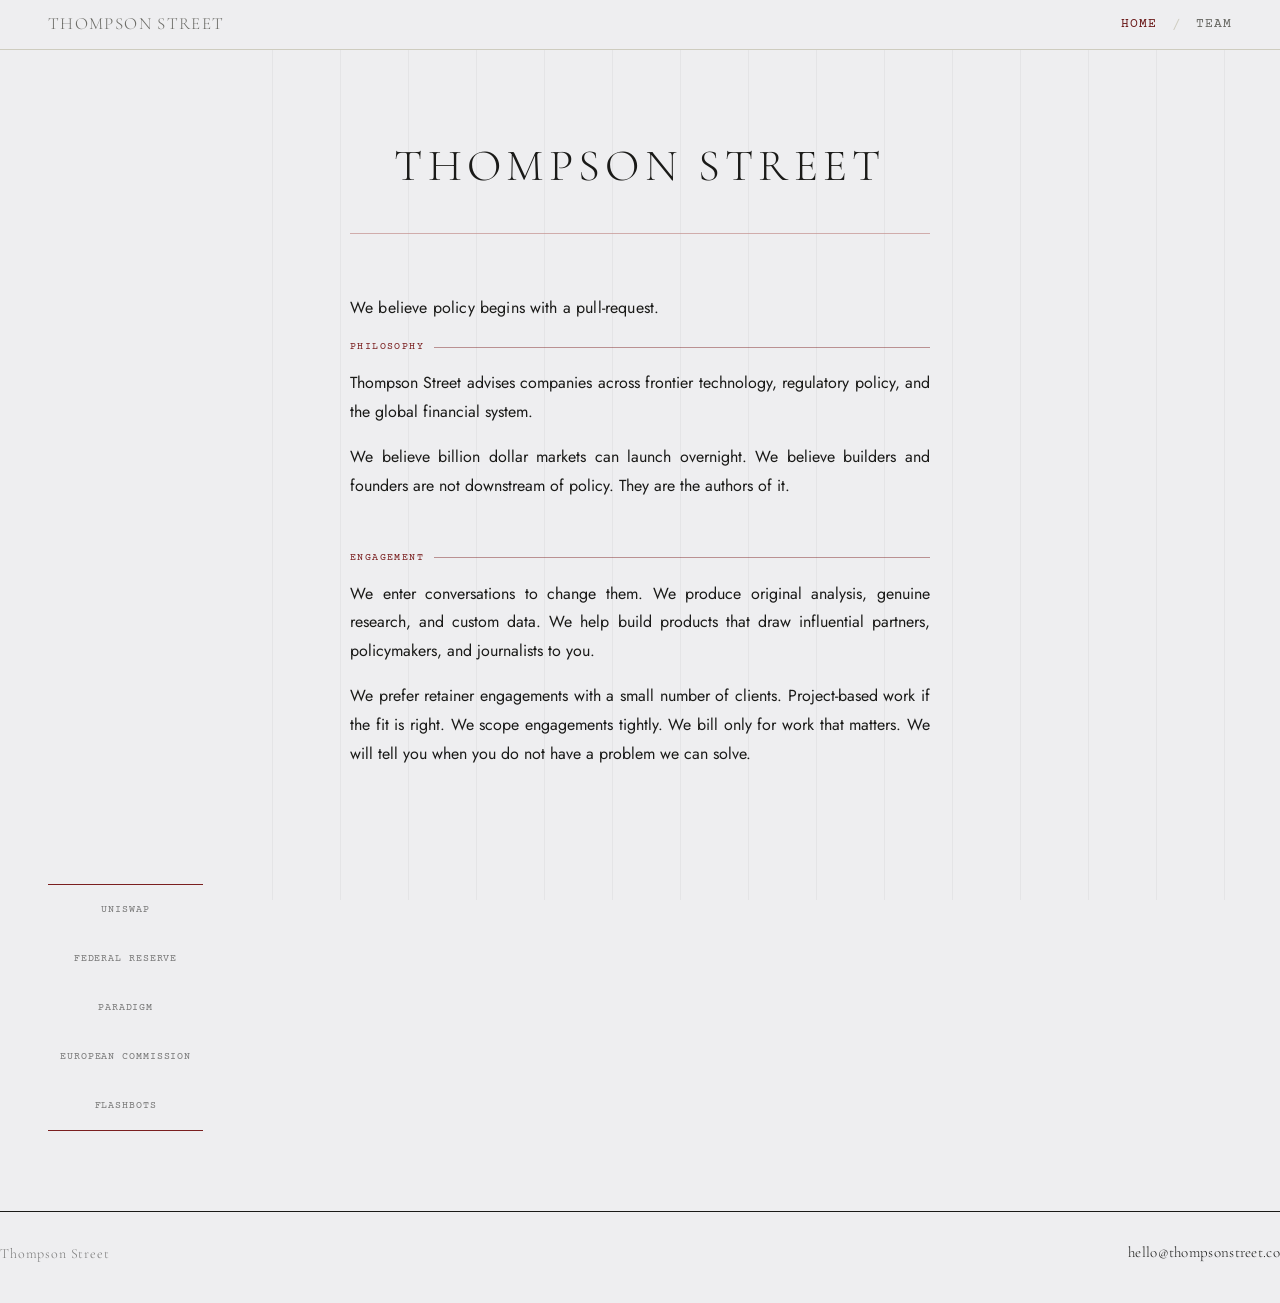
==== commit e60749c2: "Simplify: Courier Prime display statement, 2-col footer, no pine/cities - Display statement: switch " ====
--- a/index.html
+++ b/index.html
@@ -110,27 +110,17 @@
   -->
 
 
-  <div class="pre-footer-space"></div>
-
   <footer class="site-footer">
     <div class="grid-container footer-main-row">
       <div class="footer-identity">
         <span class="footer-name">Thompson Street</span>
       </div>
-      <span class="footer-cities">Washington / Copenhagen / Frankfurt</span>
       <div class="footer-email-wrap">
         <a href="mailto:hello@thompsonstreet.co" class="footer-email">hello@thompsonstreet.co</a>
       </div>
     </div>
   </footer>
 
-  <img
-    src="assets/pine-michaux.jpg"
-    alt=""
-    class="pine-photo"
-    aria-hidden="true"
-  >
-
   <script src="scripts/main.js"></script>
 </body>
 </html>
--- a/styles/main.css
+++ b/styles/main.css
@@ -394,21 +394,17 @@
 .site-footer {
   position: relative;
   z-index: 2;
-  margin-top: auto;
+  margin-top: 80px;
 }
 .footer-main-row {
   display: grid;
-  grid-template-columns: 1fr 1fr 1fr;
+  grid-template-columns: 1fr 1fr;
   align-items: center;
-  gap: 24px;
-  padding: 28px 0 32px;
+  padding: 28px 0 36px;
   border-top: 0.5px solid currentColor;
-  opacity: 0.9;
+  gap: 16px;
 }
 .footer-identity {
-  display: flex;
-  flex-direction: column;
-  gap: 3px;
   justify-self: start;
 }
 .footer-name {
@@ -416,21 +412,11 @@
   font-weight: 300;
   font-size: 14px;
   letter-spacing: 0.06em;
-  opacity: 0.6;
-  text-transform: uppercase;
-}
-.footer-cities {
-  font-family: 'Courier Prime', monospace;
-  font-size: 10px;
-  letter-spacing: 0.1em;
-  text-transform: uppercase;
-  opacity: 0.5;
-  justify-self: center;
-  text-align: center;
+  opacity: 0.55;
+  display: block;
 }
 .footer-email-wrap {
   justify-self: end;
-  text-align: right;
 }
 .footer-email {
   font-family: 'Cormorant Garamond', serif;
@@ -441,6 +427,7 @@
   text-decoration: none;
   border-bottom: 0.5px solid transparent;
   transition: border-color 0.2s;
+  display: block;
 }
 .footer-email:hover {
   border-bottom-color: currentColor;
@@ -458,13 +445,14 @@
   line-height: 1.8;
 }
 .display-statement {
-  font-family: 'Cormorant Garamond', serif;
-  font-size: clamp(22px, 3.5vw, 30px);
-  font-weight: 300;
+  font-family: 'Courier Prime', monospace;
+  font-size: clamp(15px, 2vw, 18px);
+  font-weight: 400;
   font-style: normal;
-  line-height: 1.3;
-  letter-spacing: -0.01em;
-  margin-bottom: 32px;
+  line-height: 1.5;
+  letter-spacing: 0.01em;
+  margin-bottom: 36px;
+  color: inherit;
 }
 .zone-label {
   display: flex;
@@ -485,7 +473,7 @@
   background: var(--oxblood);
   opacity: 0.45;
 }
-.zone-gap { height: 28px; }
+.zone-gap { height: 32px; }
 
 /* ── Credentials strip ── */
 .credentials-strip {
@@ -498,105 +486,49 @@
 .cred-item {
   flex: 1 1 auto;
   text-align: center;
-  padding: 17px 12px;
+  padding: 16px 12px;
   font-family: 'Courier Prime', monospace;
   font-size: 10px;
   letter-spacing: 0.09em;
   text-transform: uppercase;
   color: inherit;
-  opacity: 0.6;
+  opacity: 0.55;
   white-space: nowrap;
-}
-
-.pre-footer-space { height: 80px; }
-
-/* ── Pine illustration ── */
-.pine-photo {
-  position: absolute;
-  bottom: 0;
-  right: -60px;
-  width: 340px;
-  height: auto;
-  opacity: 0.09;
-  pointer-events: none;
-  user-select: none;
-  mix-blend-mode: multiply;
-  z-index: 0;
 }
 
 @media (max-width: 768px) {
   .footer-main-row {
-    grid-template-columns: 1fr 1fr;
-    grid-template-rows: auto auto;
-    gap: 20px;
+    grid-template-columns: 1fr;
+    gap: 12px;
+    padding: 24px 0 32px;
   }
   .footer-identity {
-    grid-column: 1;
-    grid-row: 1;
     justify-self: start;
   }
-  .footer-cities {
-    grid-column: 2;
-    grid-row: 1;
-    justify-self: end;
-    text-align: right;
-  }
   .footer-email-wrap {
-    grid-column: 1 / -1;
-    grid-row: 2;
     justify-self: start;
-    text-align: left;
-  }
-  .pine-photo {
-    width: 220px;
-    right: -30px;
-    opacity: 0.07;
-  }
-  .credentials-strip { flex-wrap: wrap; }
+  }
   .cred-item {
     flex: 1 1 33%;
-    min-width: 0;
-  }
-  .display-statement { font-size: clamp(20px, 5vw, 26px); }
-  .site-header .grid-container,
-  #who-we-are .section-body {
-    padding-left: 20px;
-    padding-right: 20px;
+  }
+  .display-statement {
+    font-size: clamp(14px, 3.5vw, 17px);
   }
 }
 
 @media (max-width: 480px) {
+  .firm-name {
+    font-size: clamp(30px, 8vw, 46px);
+  }
+  .display-statement {
+    font-size: 14px;
+  }
+  .cred-item {
+    flex: 1 1 50%;
+  }
   .footer-main-row {
-    grid-template-columns: 1fr;
-    grid-template-rows: auto auto auto;
-    gap: 16px;
-  }
-  .footer-identity {
-    grid-column: 1;
-    grid-row: 1;
-    justify-self: start;
-  }
-  .footer-cities {
-    grid-column: 1;
-    grid-row: 2;
-    justify-self: start;
-    text-align: left;
-  }
-  .footer-email-wrap {
-    grid-column: 1;
-    grid-row: 3;
-    justify-self: start;
-    text-align: left;
-  }
-  .pine-photo {
-    width: 180px;
-    right: -20px;
-    opacity: 0.06;
-  }
-  .cred-item { flex: 1 1 50%; }
-  .display-statement { font-size: 20px; }
-  .firm-name { font-size: clamp(32px, 8vw, 46px); }
-  .nav-wordmark { font-size: 15px; }
+    padding: 20px 0 28px;
+  }
 }
 
 /* ── Writings Header ── */
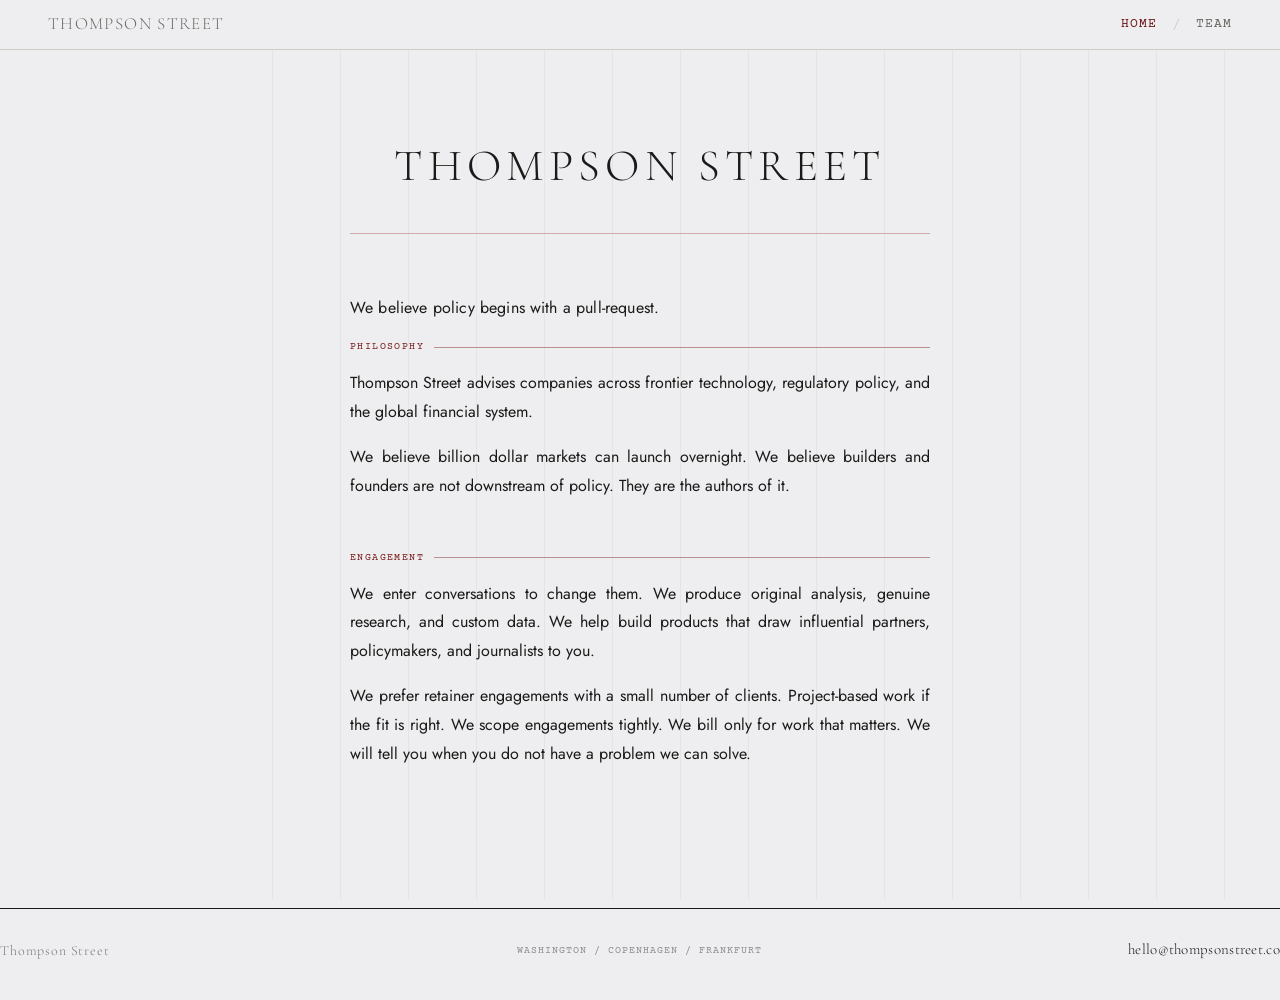
==== commit 3fdba803: "Restore 3-col footer with cities, remove credentials strip, bump display statement - Footer: 3-colum" ====
--- a/index.html
+++ b/index.html
@@ -65,16 +65,6 @@
     </div>
   </section>
 
-  <div class="grid-container">
-    <div class="credentials-strip" aria-label="Selected institutional backgrounds">
-      <span class="cred-item">Uniswap</span>
-      <span class="cred-item">Federal Reserve</span>
-      <span class="cred-item">Paradigm</span>
-      <span class="cred-item">European Commission</span>
-      <span class="cred-item">Flashbots</span>
-    </div>
-  </div>
-
   <!-- HIDDEN: Selected work section — keep in source, not ready for public viewing
   <div class="grid-container" role="presentation">
     <div class="section-rule" aria-hidden="true"></div>
@@ -115,6 +105,7 @@
       <div class="footer-identity">
         <span class="footer-name">Thompson Street</span>
       </div>
+      <span class="footer-cities">Washington / Copenhagen / Frankfurt</span>
       <div class="footer-email-wrap">
         <a href="mailto:hello@thompsonstreet.co" class="footer-email">hello@thompsonstreet.co</a>
       </div>
--- a/styles/main.css
+++ b/styles/main.css
@@ -398,11 +398,11 @@
 }
 .footer-main-row {
   display: grid;
-  grid-template-columns: 1fr 1fr;
+  grid-template-columns: 1fr 1fr 1fr;
   align-items: center;
   padding: 28px 0 36px;
   border-top: 0.5px solid currentColor;
-  gap: 16px;
+  gap: 0;
 }
 .footer-identity {
   justify-self: start;
@@ -413,6 +413,16 @@
   font-size: 14px;
   letter-spacing: 0.06em;
   opacity: 0.55;
+  display: block;
+}
+.footer-cities {
+  font-family: 'Courier Prime', monospace;
+  font-size: 10px;
+  letter-spacing: 0.1em;
+  text-transform: uppercase;
+  opacity: 0.45;
+  justify-self: center;
+  text-align: center;
   display: block;
 }
 .footer-email-wrap {
@@ -446,13 +456,14 @@
 }
 .display-statement {
   font-family: 'Courier Prime', monospace;
-  font-size: clamp(15px, 2vw, 18px);
+  font-size: clamp(16px, 2.2vw, 22px);
   font-weight: 400;
   font-style: normal;
   line-height: 1.5;
   letter-spacing: 0.01em;
   margin-bottom: 36px;
   color: inherit;
+  display: block;
 }
 .zone-label {
   display: flex;
@@ -498,36 +509,60 @@
 
 @media (max-width: 768px) {
   .footer-main-row {
+    grid-template-columns: 1fr 1fr;
+    grid-template-rows: auto auto;
+    gap: 16px;
+    padding: 24px 0 32px;
+  }
+  .footer-identity {
+    grid-column: 1;
+    grid-row: 1;
+    justify-self: start;
+  }
+  .footer-cities {
+    grid-column: 2;
+    grid-row: 1;
+    justify-self: end;
+    text-align: right;
+  }
+  .footer-email-wrap {
+    grid-column: 1 / -1;
+    grid-row: 2;
+    justify-self: start;
+  }
+  .display-statement {
+    font-size: clamp(15px, 3.5vw, 20px);
+  }
+}
+
+@media (max-width: 480px) {
+  .footer-main-row {
     grid-template-columns: 1fr;
+    grid-template-rows: auto auto auto;
     gap: 12px;
-    padding: 24px 0 32px;
+    padding: 20px 0 28px;
   }
   .footer-identity {
+    grid-column: 1;
+    grid-row: 1;
     justify-self: start;
   }
+  .footer-cities {
+    grid-column: 1;
+    grid-row: 2;
+    justify-self: start;
+    text-align: left;
+  }
   .footer-email-wrap {
+    grid-column: 1;
+    grid-row: 3;
     justify-self: start;
   }
-  .cred-item {
-    flex: 1 1 33%;
-  }
-  .display-statement {
-    font-size: clamp(14px, 3.5vw, 17px);
-  }
-}
-
-@media (max-width: 480px) {
   .firm-name {
     font-size: clamp(30px, 8vw, 46px);
   }
   .display-statement {
-    font-size: 14px;
-  }
-  .cred-item {
-    flex: 1 1 50%;
-  }
-  .footer-main-row {
-    padding: 20px 0 28px;
+    font-size: 15px;
   }
 }
 
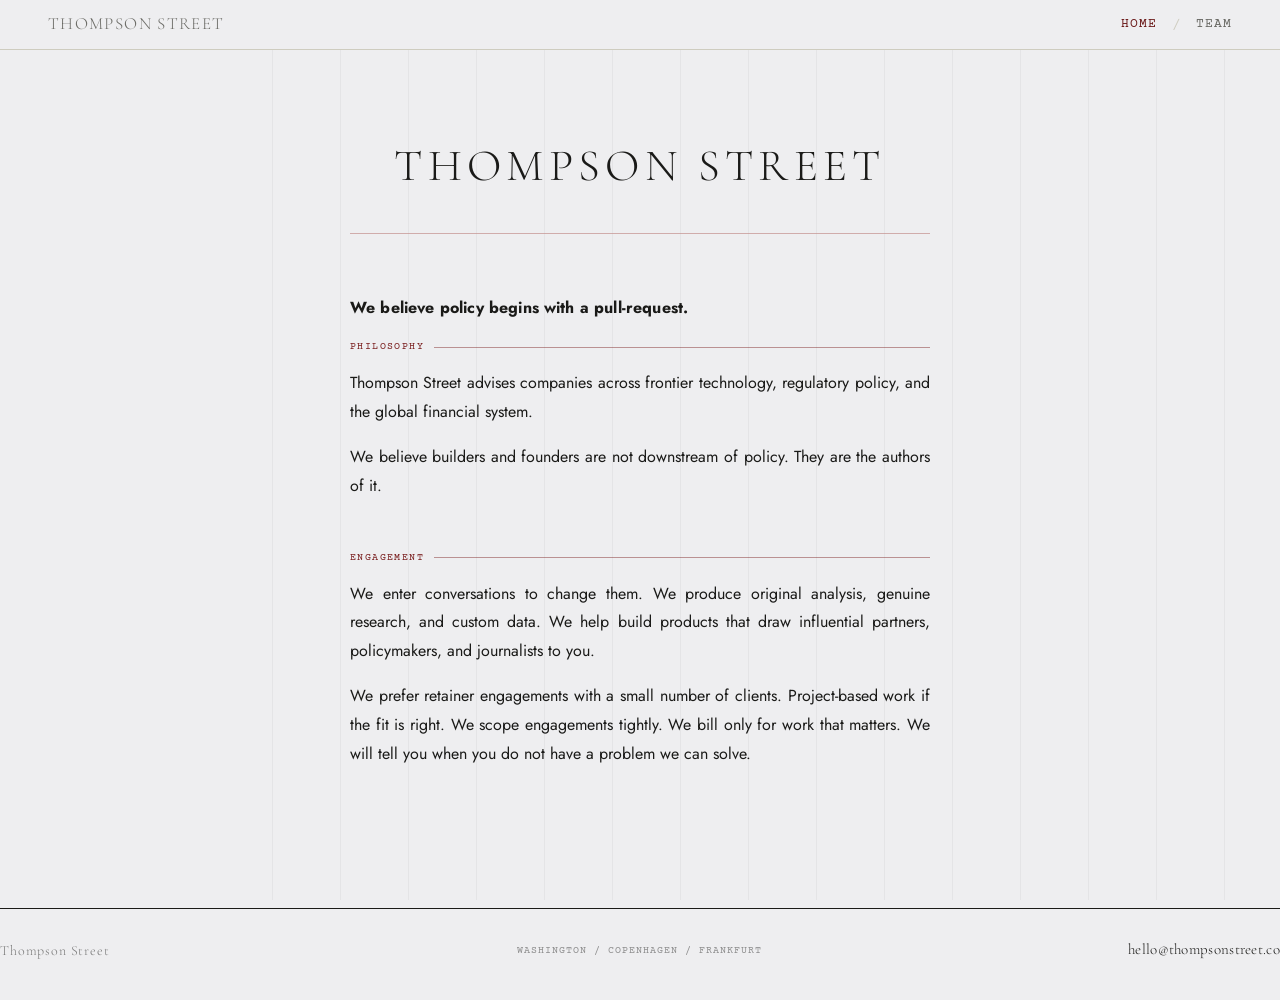
==== commit 3bb88ac0: "Remove 'billion dollar markets' sentence from Philosophy Co-Authored-By: Claude Opus 4.7 <noreply@an" ====
--- a/index.html
+++ b/index.html
@@ -53,7 +53,7 @@
         <span class="zone-label">Philosophy</span>
 
         <p>Thompson Street advises companies across frontier technology, regulatory policy, and the global financial system.</p>
-        <p>We believe billion dollar markets can launch overnight. We believe builders and founders are not downstream of policy. They are the authors of it.</p>
+        <p>We believe builders and founders are not downstream of policy. They are the authors of it.</p>
 
         <div class="zone-gap"></div>
 
--- a/styles/main.css
+++ b/styles/main.css
@@ -402,7 +402,7 @@
   align-items: center;
   padding: 28px 0 36px;
   border-top: 0.5px solid currentColor;
-  gap: 0;
+  gap: 24px;
 }
 .footer-identity {
   justify-self: start;
@@ -457,7 +457,7 @@
 .display-statement {
   font-family: 'Courier Prime', monospace;
   font-size: clamp(16px, 2.2vw, 22px);
-  font-weight: 400;
+  font-weight: 700;
   font-style: normal;
   line-height: 1.5;
   letter-spacing: 0.01em;
@@ -509,54 +509,37 @@
 
 @media (max-width: 768px) {
   .footer-main-row {
-    grid-template-columns: 1fr 1fr;
-    grid-template-rows: auto auto;
-    gap: 16px;
+    grid-template-columns: 1fr;
+    grid-template-rows: auto auto auto;
+    gap: 6px;
     padding: 24px 0 32px;
+    text-align: center;
   }
   .footer-identity {
     grid-column: 1;
     grid-row: 1;
-    justify-self: start;
-  }
-  .footer-cities {
-    grid-column: 2;
-    grid-row: 1;
-    justify-self: end;
-    text-align: right;
-  }
-  .footer-email-wrap {
-    grid-column: 1 / -1;
-    grid-row: 2;
-    justify-self: start;
-  }
-  .display-statement {
-    font-size: clamp(15px, 3.5vw, 20px);
-  }
-}
-
-@media (max-width: 480px) {
-  .footer-main-row {
-    grid-template-columns: 1fr;
-    grid-template-rows: auto auto auto;
-    gap: 12px;
-    padding: 20px 0 28px;
-  }
-  .footer-identity {
-    grid-column: 1;
-    grid-row: 1;
-    justify-self: start;
+    justify-self: center;
   }
   .footer-cities {
     grid-column: 1;
     grid-row: 2;
-    justify-self: start;
-    text-align: left;
+    justify-self: center;
+    text-align: center;
   }
   .footer-email-wrap {
     grid-column: 1;
     grid-row: 3;
-    justify-self: start;
+    justify-self: center;
+  }
+  .display-statement {
+    font-size: clamp(15px, 3.5vw, 20px);
+  }
+}
+
+@media (max-width: 480px) {
+  .footer-main-row {
+    gap: 4px;
+    padding: 20px 0 28px;
   }
   .firm-name {
     font-size: clamp(30px, 8vw, 46px);
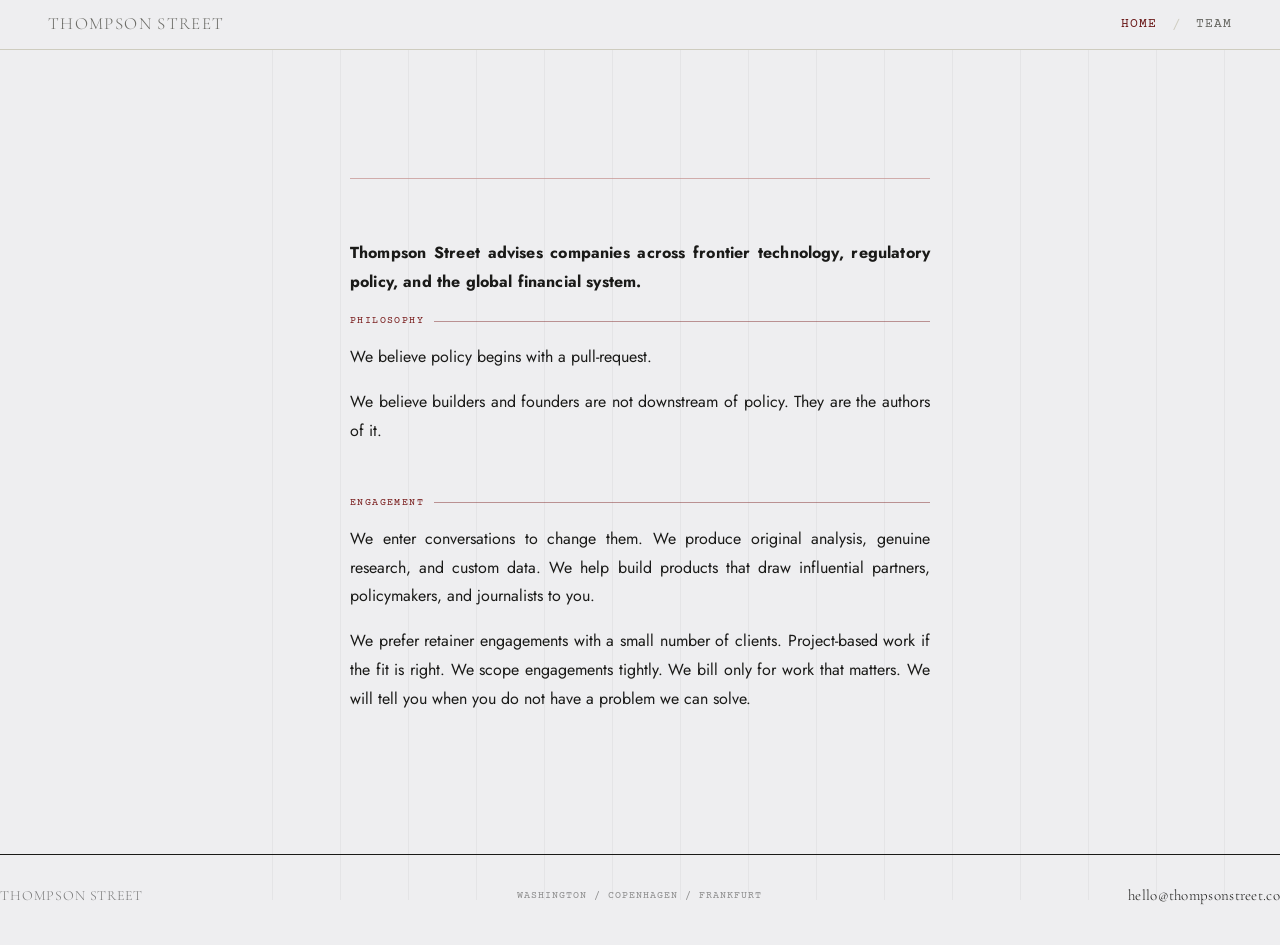
==== commit 862cc481: "Restructure home copy; uppercase footer name; remove header firm name - Display statement: now firm " ====
--- a/index.html
+++ b/index.html
@@ -36,7 +36,6 @@
     <div class="grid-container">
       <div class="header-inner">
         <div class="header-mark" aria-hidden="true"></div>
-        <h1 class="firm-name">Thompson Street</h1>
       </div>
     </div>
   </header>
@@ -48,11 +47,11 @@
   <section class="section" id="who-we-are">
     <div class="grid-container">
       <div class="section-body">
-        <p class="display-statement">We believe policy begins with a pull-request.</p>
+        <p class="display-statement">Thompson Street advises companies across frontier technology, regulatory policy, and the global financial system.</p>
 
         <span class="zone-label">Philosophy</span>
 
-        <p>Thompson Street advises companies across frontier technology, regulatory policy, and the global financial system.</p>
+        <p>We believe policy begins with a pull-request.</p>
         <p>We believe builders and founders are not downstream of policy. They are the authors of it.</p>
 
         <div class="zone-gap"></div>
--- a/styles/main.css
+++ b/styles/main.css
@@ -414,6 +414,7 @@
   letter-spacing: 0.06em;
   opacity: 0.55;
   display: block;
+  text-transform: uppercase;
 }
 .footer-cities {
   font-family: 'Courier Prime', monospace;
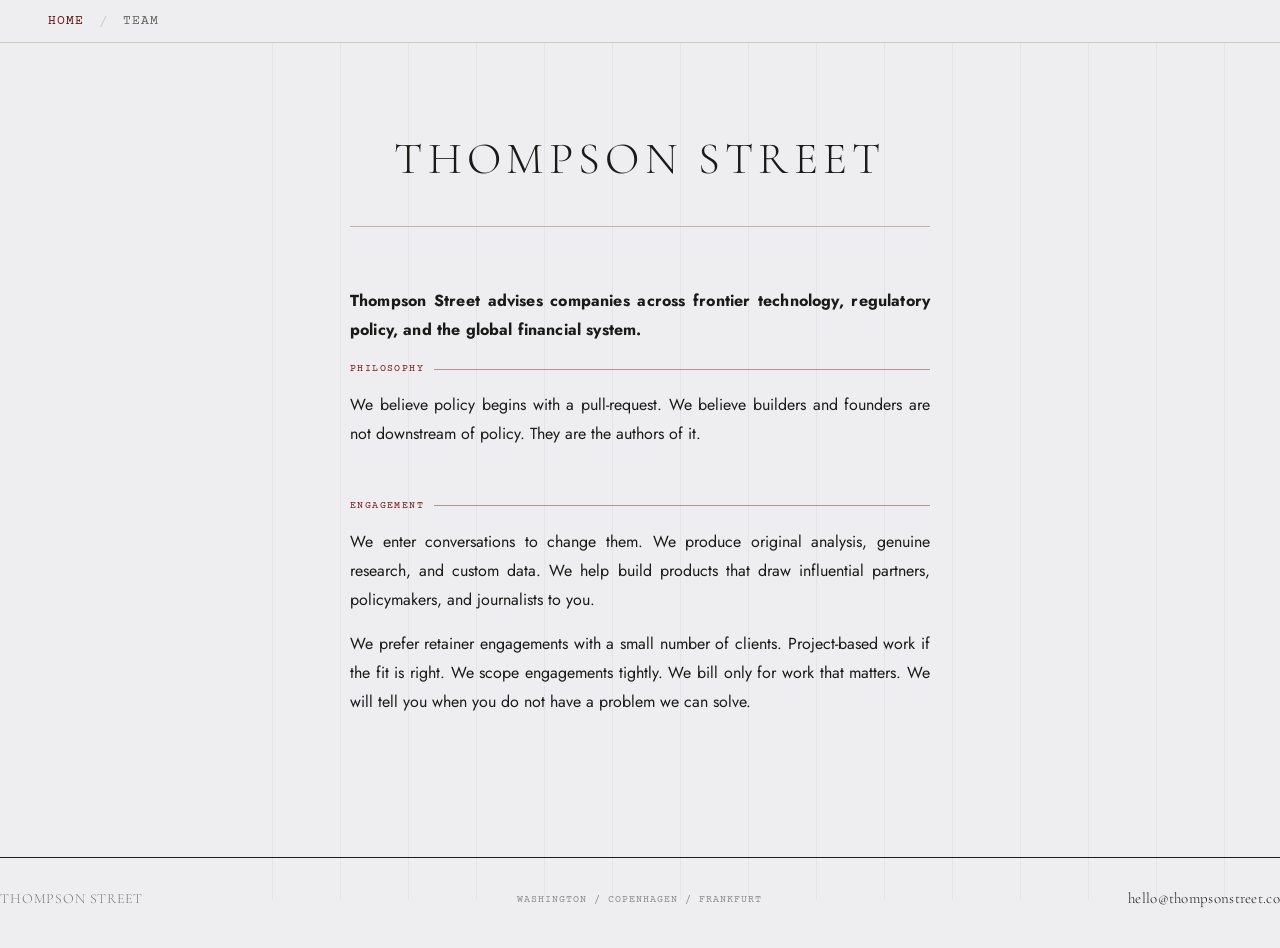
==== commit 0ce451e5: "Restore header firm name; remove nav wordmark; merge Philosophy into single paragraph Co-Authored-By" ====
--- a/index.html
+++ b/index.html
@@ -17,7 +17,6 @@
   <nav class="site-nav" role="navigation" aria-label="Main navigation">
     <div class="grid-container">
       <div class="nav-inner">
-        <span class="nav-wordmark">Thompson Street</span>
         <div class="nav-links">
           <a href="index.html"    class="nav-link active">Home</a>
           <span class="nav-sep" aria-hidden="true">/</span>
@@ -36,6 +35,7 @@
     <div class="grid-container">
       <div class="header-inner">
         <div class="header-mark" aria-hidden="true"></div>
+        <h1 class="firm-name">Thompson Street</h1>
       </div>
     </div>
   </header>
@@ -51,8 +51,7 @@
 
         <span class="zone-label">Philosophy</span>
 
-        <p>We believe policy begins with a pull-request.</p>
-        <p>We believe builders and founders are not downstream of policy. They are the authors of it.</p>
+        <p>We believe policy begins with a pull-request. We believe builders and founders are not downstream of policy. They are the authors of it.</p>
 
         <div class="zone-gap"></div>
 
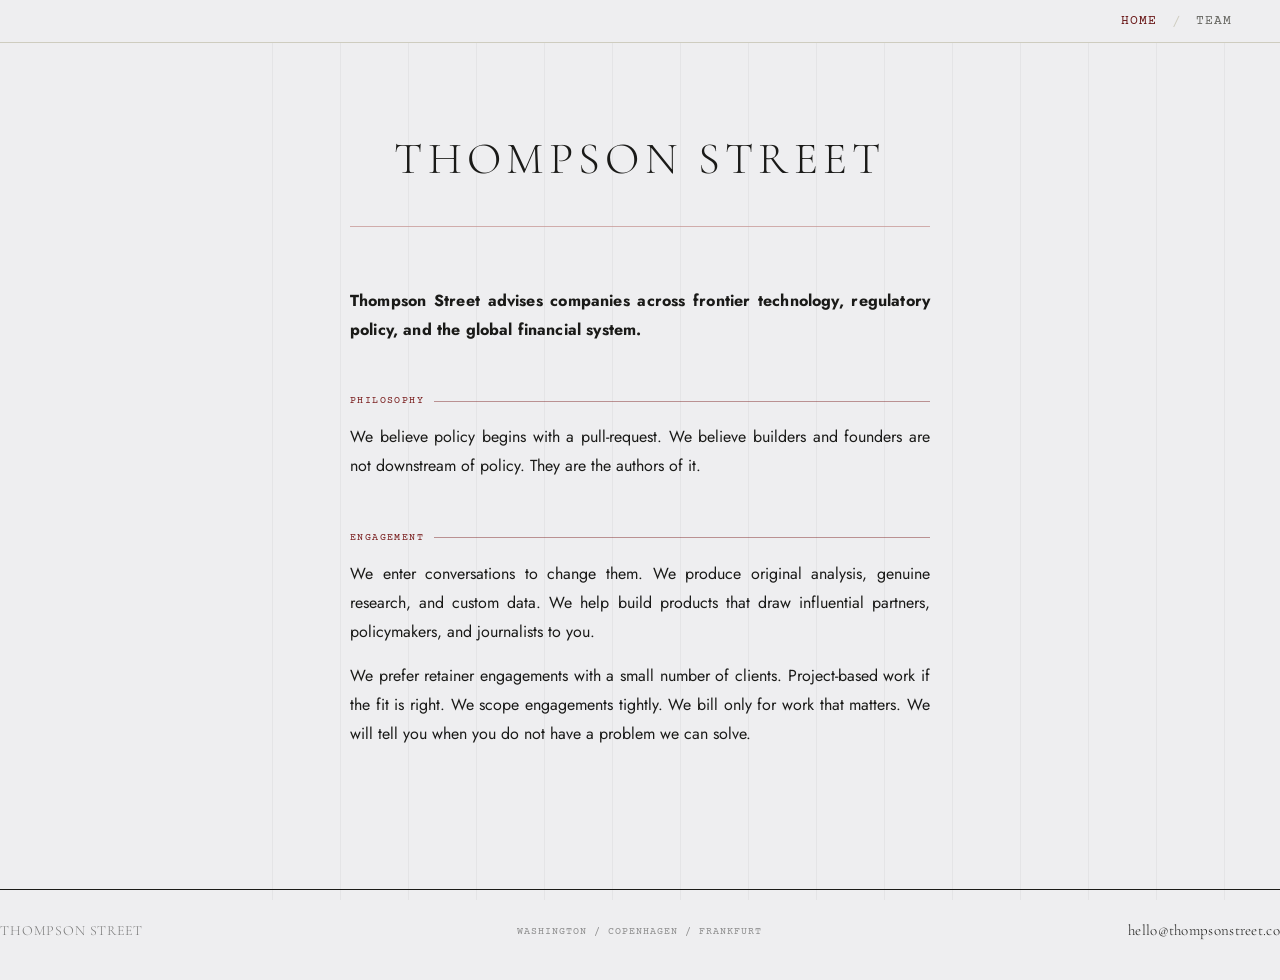
==== commit bf687bc3: "Right-align nav; match display-statement→Philosophy spacing to Engagement zone-gap Co-Authored-By: C" ====
--- a/index.html
+++ b/index.html
@@ -48,6 +48,8 @@
     <div class="grid-container">
       <div class="section-body">
         <p class="display-statement">Thompson Street advises companies across frontier technology, regulatory policy, and the global financial system.</p>
+
+        <div class="zone-gap"></div>
 
         <span class="zone-label">Philosophy</span>
 
--- a/styles/main.css
+++ b/styles/main.css
@@ -136,7 +136,7 @@
   grid-column: 1 / -1;
   display: flex;
   align-items: center;
-  justify-content: space-between;
+  justify-content: flex-end;
 }
 .nav-wordmark {
   font-family: 'Cormorant Garamond', serif;
@@ -462,7 +462,7 @@
   font-style: normal;
   line-height: 1.5;
   letter-spacing: 0.01em;
-  margin-bottom: 36px;
+  margin-bottom: var(--sp-3);
   color: inherit;
   display: block;
 }
